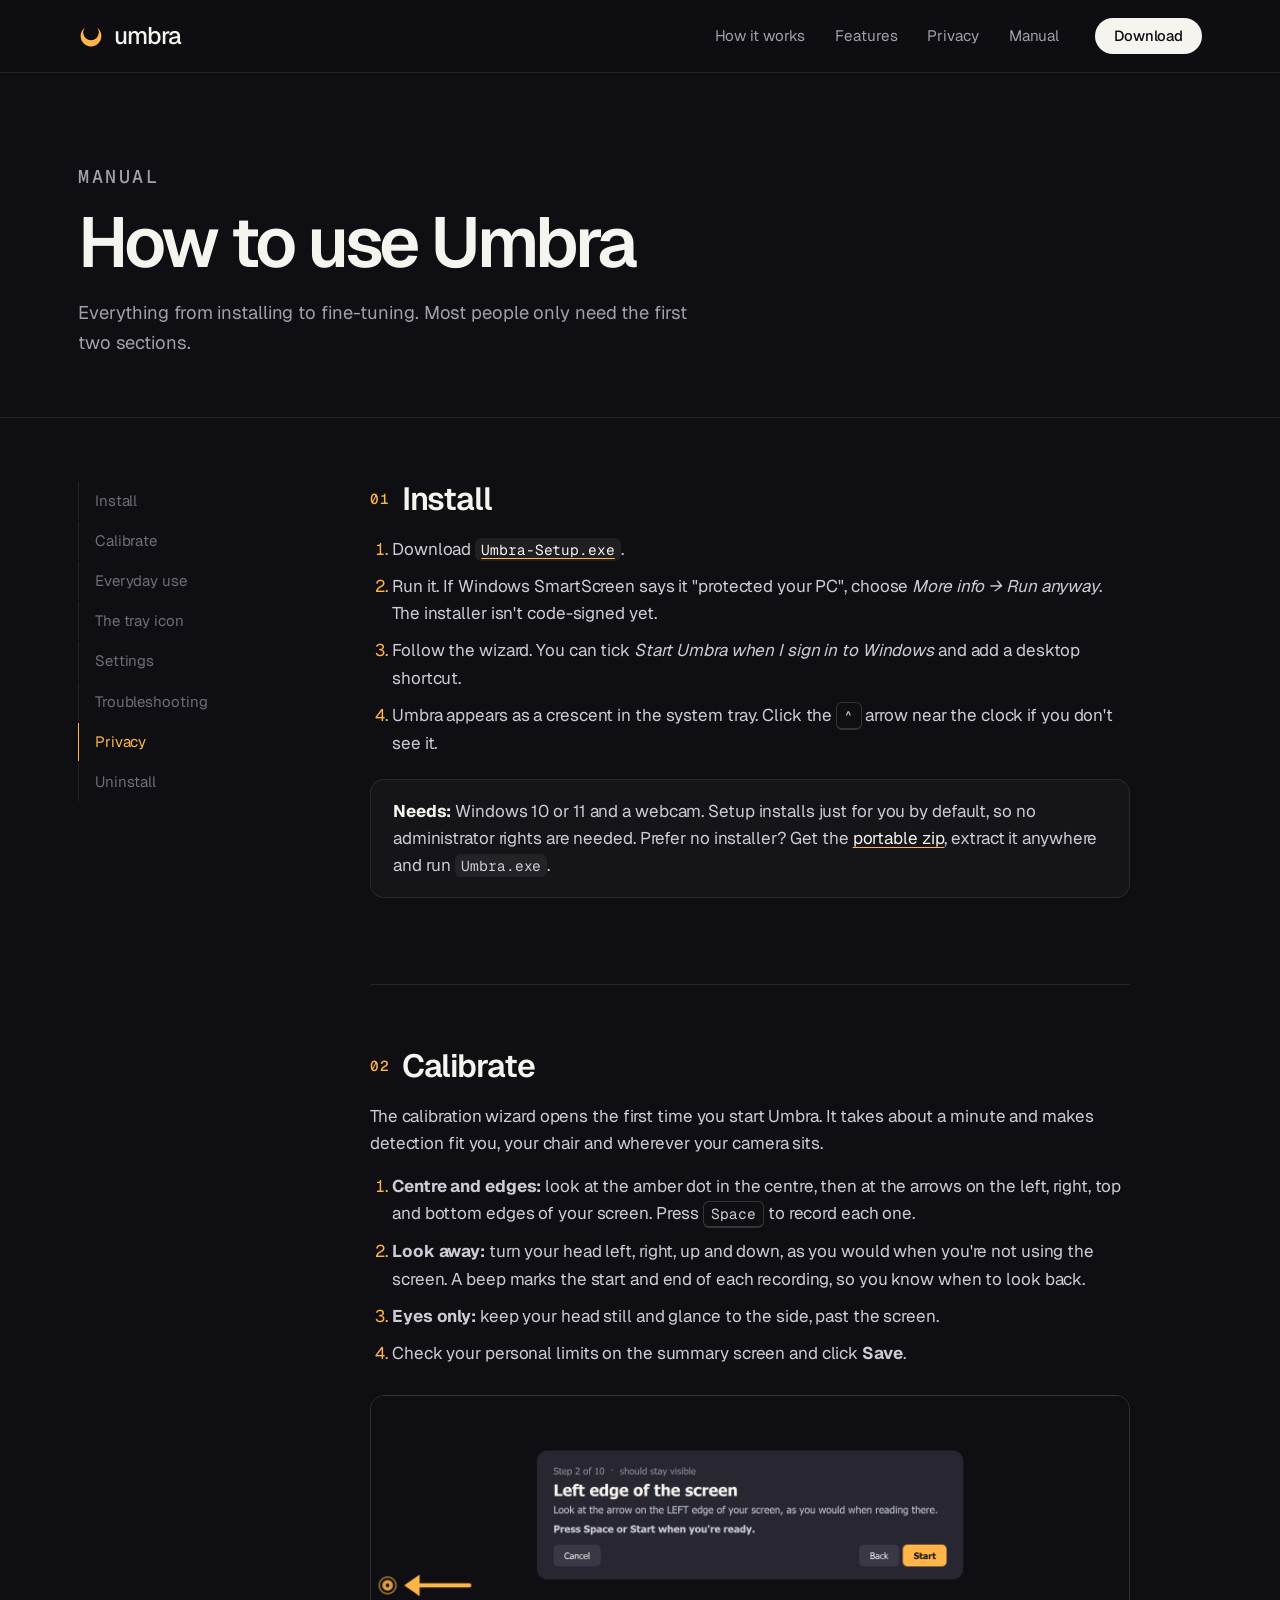
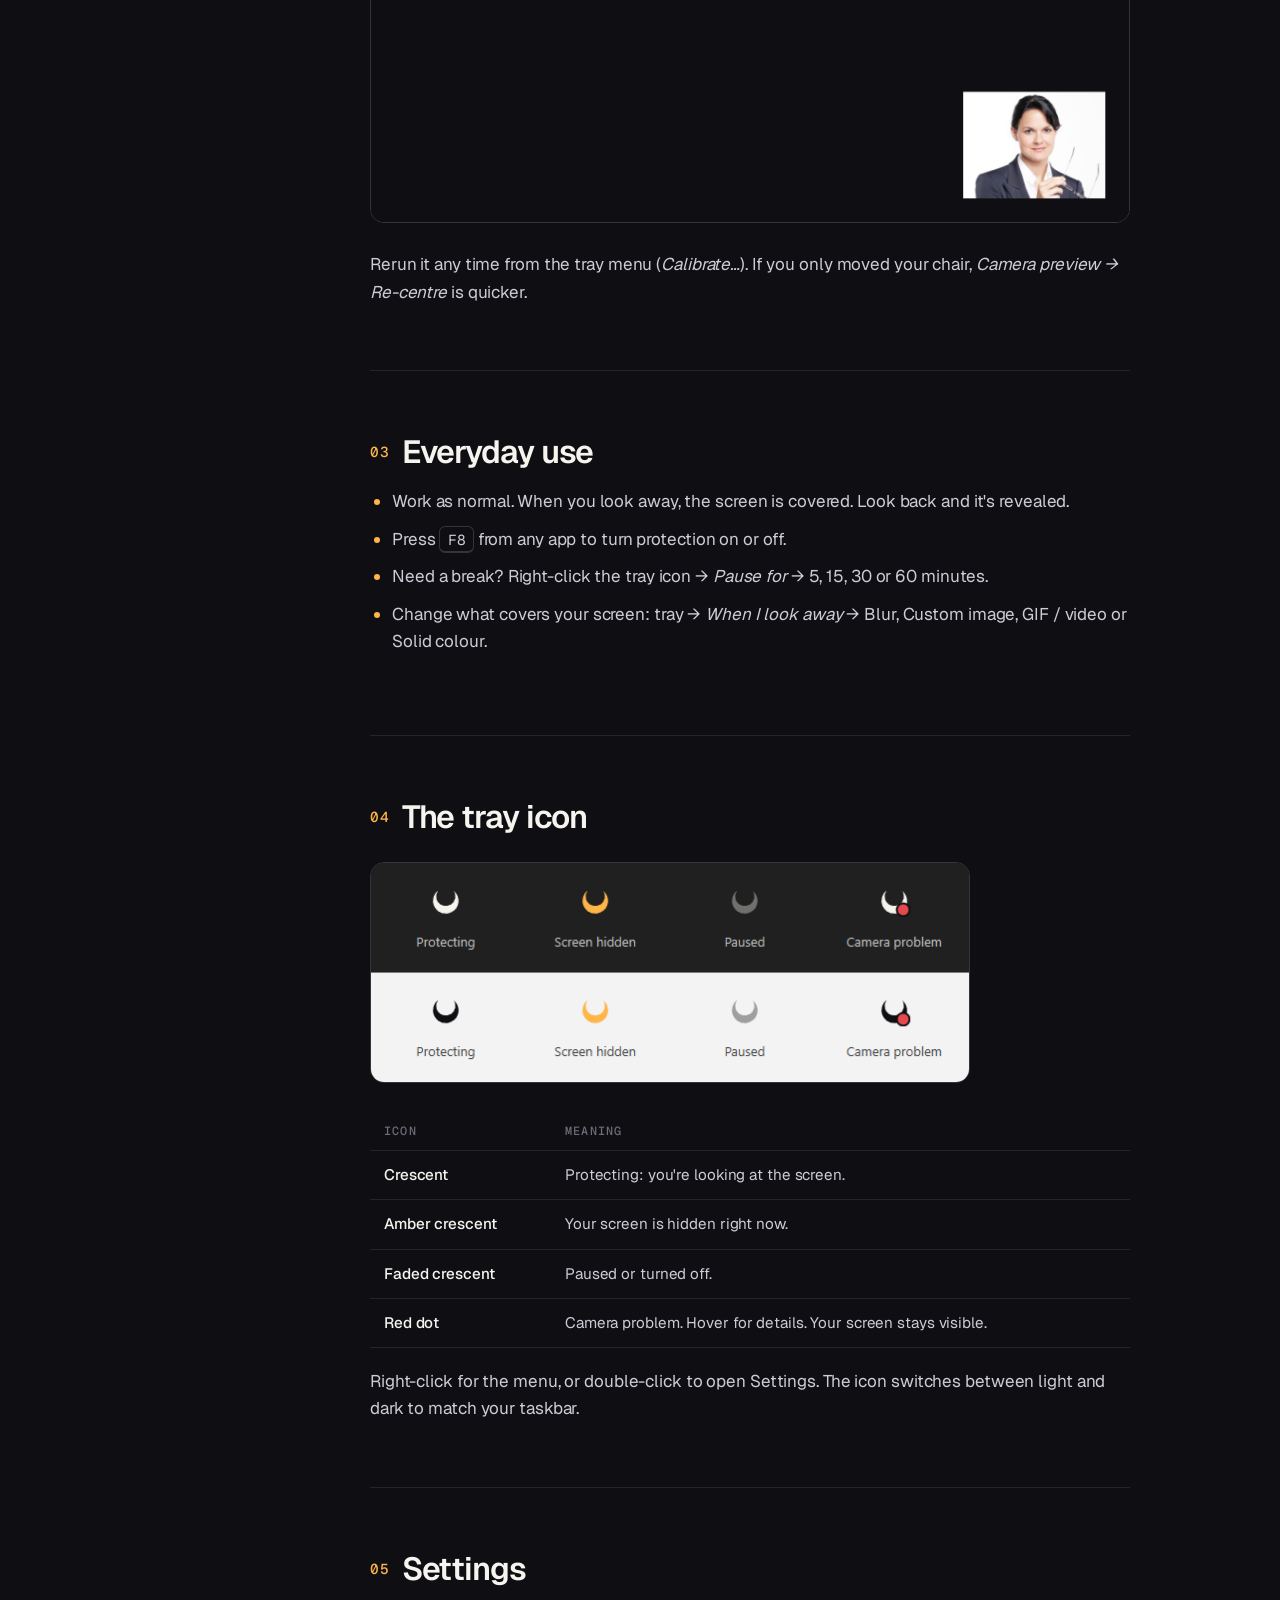
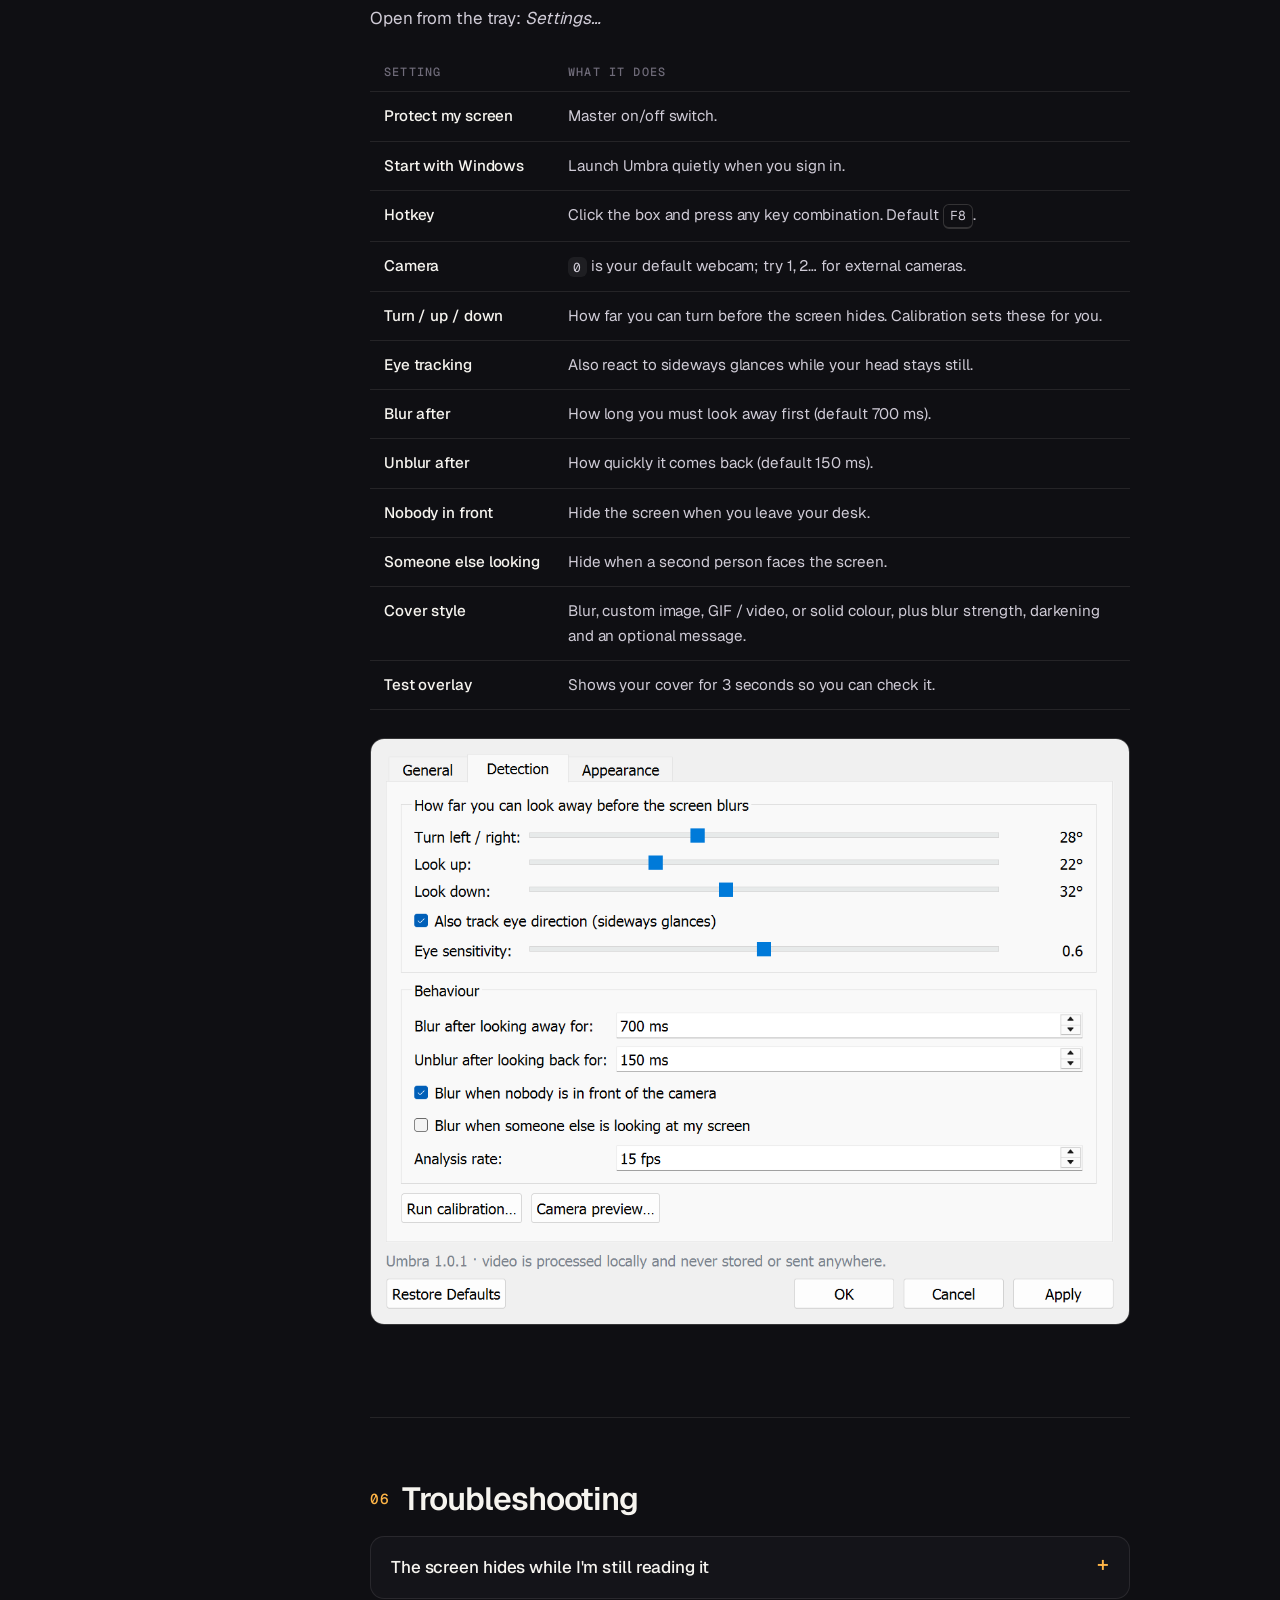
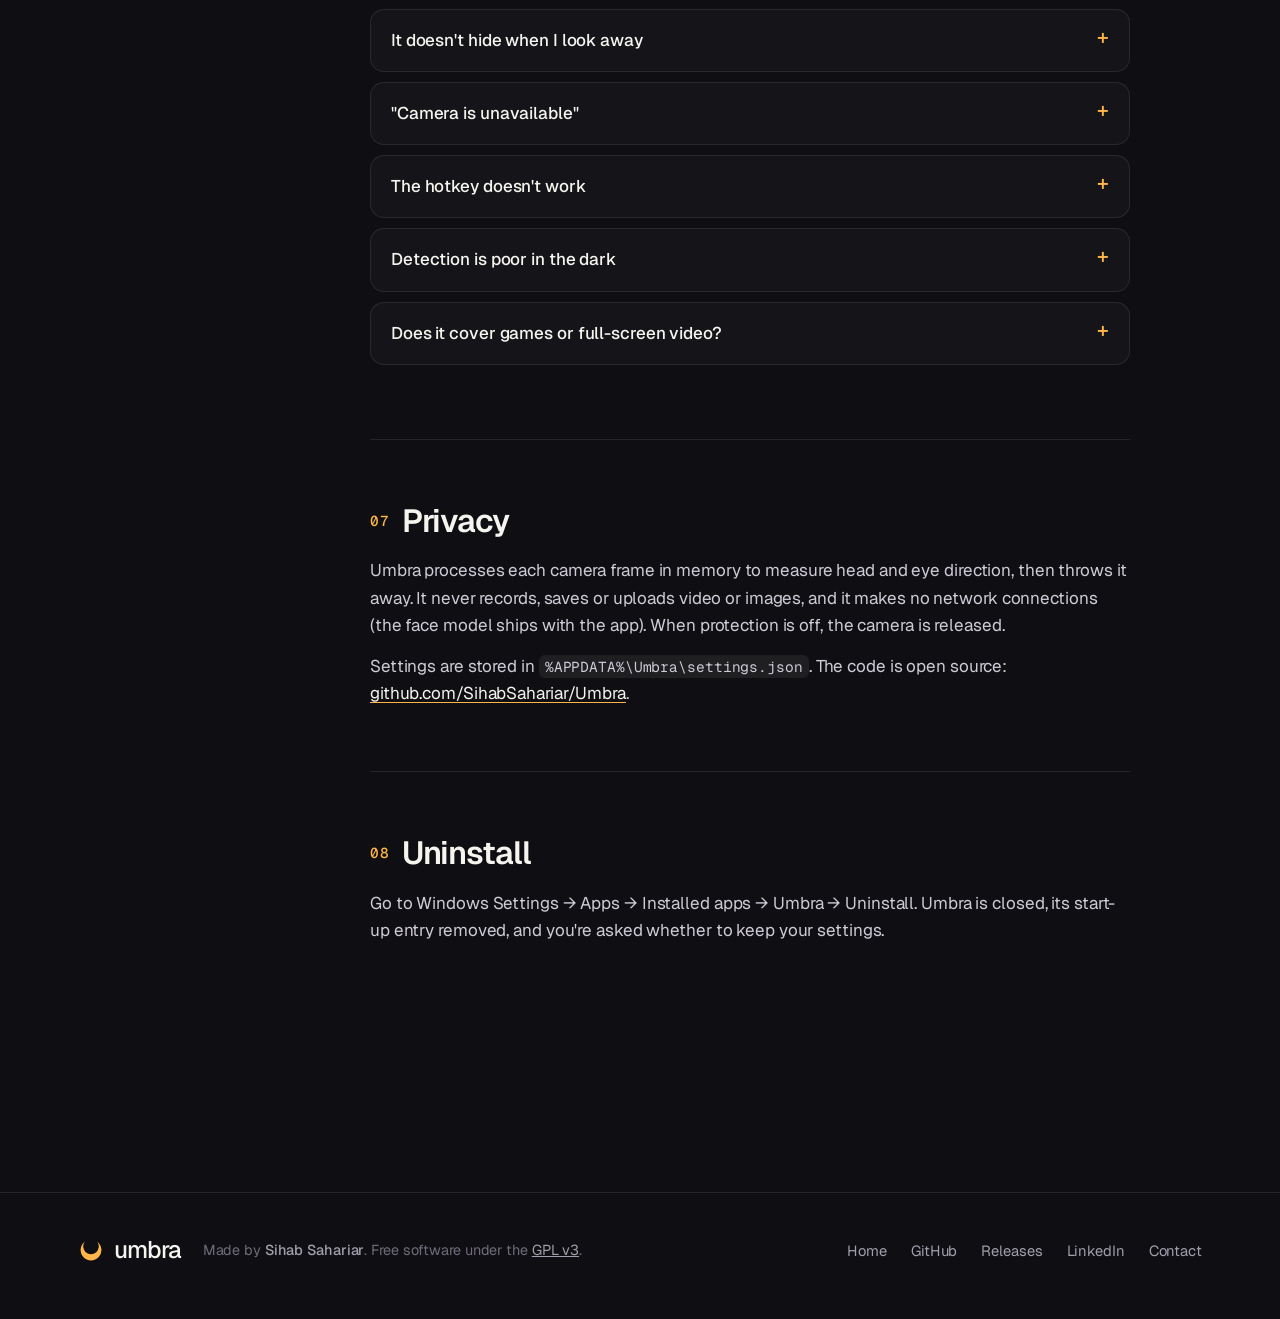
==== docs/manual.html @ 64cdc077 "Redesign website: real demo video, interactive look-away demo, separate manual page" ====
<!doctype html>
<html lang="en">
<head>
  <meta charset="utf-8">
  <meta name="viewport" content="width=device-width, initial-scale=1">
  <title>Umbra manual</title>
  <meta name="description" content="How to install, calibrate and use Umbra, the privacy screen for Windows that hides your display when you look away.">
  <meta name="theme-color" content="#0F0F13">
  <link rel="icon" href="assets/brand/favicon.ico" sizes="any">
  <link rel="icon" href="assets/brand/favicon-32.png" type="image/png" sizes="32x32">
  <link rel="preconnect" href="https://fonts.googleapis.com">
  <link rel="preconnect" href="https://fonts.gstatic.com" crossorigin>
  <link href="https://fonts.googleapis.com/css2?family=Geist:wght@300;400;500;600;700&family=Geist+Mono:wght@400;500&display=swap" rel="stylesheet">
  <link rel="stylesheet" href="style.css">
</head>
<body>

<svg width="0" height="0" style="position:absolute" aria-hidden="true">
  <symbol id="mark" viewBox="0 0 100 100"><path d="M26 18A40 40 0 1 0 74 18A30 30 0 1 1 26 18Z"/></symbol>
</svg>

<header class="nav scrolled" id="nav" data-solid>
  <div class="wrap nav-inner">
    <a class="brand" href="index.html" aria-label="Umbra home"><svg class="brand-mark"><use href="#mark"/></svg><span>umbra</span></a>
    <nav class="nav-links" aria-label="Sections">
      <a href="index.html#how">How it works</a>
      <a href="index.html#features">Features</a>
      <a href="index.html#privacy">Privacy</a>
      <a href="manual.html" aria-current="page">Manual</a>
    </nav>
    <a class="btn btn-light btn-sm nav-cta" href="https://github.com/SihabSahariar/Umbra/releases/latest/download/Umbra-Setup.exe">Download</a>
  </div>
</header>

<main>
  <div class="doc-hero">
    <div class="wrap">
      <p class="kicker">Manual</p>
      <h1>How to use Umbra</h1>
      <p>Everything from installing to fine-tuning. Most people only need the first two sections.</p>
    </div>
  </div>

  <div class="wrap doc">
    <nav class="toc" aria-label="Manual contents">
      <a href="#install">Install</a>
      <a href="#calibrate">Calibrate</a>
      <a href="#daily">Everyday use</a>
      <a href="#tray">The tray icon</a>
      <a href="#settings">Settings</a>
      <a href="#troubleshooting">Troubleshooting</a>
      <a href="#privacy">Privacy</a>
      <a href="#uninstall">Uninstall</a>
    </nav>

    <article class="prose">
      <section id="install">
        <h2><span class="num">01</span>Install</h2>
        <ol>
          <li>Download <a href="https://github.com/SihabSahariar/Umbra/releases/latest/download/Umbra-Setup.exe"><code>Umbra-Setup.exe</code></a>.</li>
          <li>Run it. If Windows SmartScreen says it "protected your PC", choose <em>More info → Run anyway</em>. The installer isn't code-signed yet.</li>
          <li>Follow the wizard. You can tick <em>Start Umbra when I sign in to Windows</em> and add a desktop shortcut.</li>
          <li>Umbra appears as a crescent in the system tray. Click the <kbd>^</kbd> arrow near the clock if you don't see it.</li>
        </ol>
        <p class="callout"><strong>Needs:</strong> Windows 10 or 11 and a webcam. Setup installs just for you by default, so no administrator rights are needed. Prefer no installer? Get the <a href="https://github.com/SihabSahariar/Umbra/releases/latest/download/Umbra-win64.zip">portable zip</a>, extract it anywhere and run <code>Umbra.exe</code>.</p>
      </section>

      <section id="calibrate">
        <h2><span class="num">02</span>Calibrate</h2>
        <p>The calibration wizard opens the first time you start Umbra. It takes about a minute and makes detection fit you, your chair and wherever your camera sits.</p>
        <ol>
          <li><strong>Centre and edges:</strong> look at the amber dot in the centre, then at the arrows on the left, right, top and bottom edges of your screen. Press <kbd>Space</kbd> to record each one.</li>
          <li><strong>Look away:</strong> turn your head left, right, up and down, as you would when you're not using the screen. A beep marks the start and end of each recording, so you know when to look back.</li>
          <li><strong>Eyes only:</strong> keep your head still and glance to the side, past the screen.</li>
          <li>Check your personal limits on the summary screen and click <strong>Save</strong>.</li>
        </ol>
        <figure><img src="assets/img/wizard-edge.png" alt="Calibration wizard asking you to look at the left edge of the screen" loading="lazy" width="1600" height="900"></figure>
        <p>Rerun it any time from the tray menu (<em>Calibrate…</em>). If you only moved your chair, <em>Camera preview → Re-centre</em> is quicker.</p>
      </section>

      <section id="daily">
        <h2><span class="num">03</span>Everyday use</h2>
        <ul>
          <li>Work as normal. When you look away, the screen is covered. Look back and it's revealed.</li>
          <li>Press <kbd>F8</kbd> from any app to turn protection on or off.</li>
          <li>Need a break? Right-click the tray icon → <em>Pause for</em> → 5, 15, 30 or 60 minutes.</li>
          <li>Change what covers your screen: tray → <em>When I look away</em> → Blur, Custom image, GIF / video or Solid colour.</li>
        </ul>
      </section>

      <section id="tray">
        <h2><span class="num">04</span>The tray icon</h2>
        <figure class="narrow"><img src="assets/img/tray-states.png" alt="Tray icon states on dark and light taskbars" loading="lazy" width="600" height="220"></figure>
        <table>
          <thead><tr><th>Icon</th><th>Meaning</th></tr></thead>
          <tbody>
            <tr><td>Crescent</td><td>Protecting: you're looking at the screen.</td></tr>
            <tr><td>Amber crescent</td><td>Your screen is hidden right now.</td></tr>
            <tr><td>Faded crescent</td><td>Paused or turned off.</td></tr>
            <tr><td>Red dot</td><td>Camera problem. Hover for details. Your screen stays visible.</td></tr>
          </tbody>
        </table>
        <p>Right-click for the menu, or double-click to open Settings. The icon switches between light and dark to match your taskbar.</p>
      </section>

      <section id="settings">
        <h2><span class="num">05</span>Settings</h2>
        <p>Open from the tray: <em>Settings…</em></p>
        <table>
          <thead><tr><th>Setting</th><th>What it does</th></tr></thead>
          <tbody>
            <tr><td>Protect my screen</td><td>Master on/off switch.</td></tr>
            <tr><td>Start with Windows</td><td>Launch Umbra quietly when you sign in.</td></tr>
            <tr><td>Hotkey</td><td>Click the box and press any key combination. Default <kbd>F8</kbd>.</td></tr>
            <tr><td>Camera</td><td><code>0</code> is your default webcam; try 1, 2… for external cameras.</td></tr>
            <tr><td>Turn / up / down</td><td>How far you can turn before the screen hides. Calibration sets these for you.</td></tr>
            <tr><td>Eye tracking</td><td>Also react to sideways glances while your head stays still.</td></tr>
            <tr><td>Blur after</td><td>How long you must look away first (default 700 ms).</td></tr>
            <tr><td>Unblur after</td><td>How quickly it comes back (default 150 ms).</td></tr>
            <tr><td>Nobody in front</td><td>Hide the screen when you leave your desk.</td></tr>
            <tr><td>Someone else looking</td><td>Hide when a second person faces the screen.</td></tr>
            <tr><td>Cover style</td><td>Blur, custom image, GIF / video, or solid colour, plus blur strength, darkening and an optional message.</td></tr>
            <tr><td>Test overlay</td><td>Shows your cover for 3 seconds so you can check it.</td></tr>
          </tbody>
        </table>
        <figure><img src="assets/img/settings-detection.png" alt="Settings window, Detection tab" loading="lazy" width="1120" height="864"></figure>
      </section>

      <section id="troubleshooting">
        <h2><span class="num">06</span>Troubleshooting</h2>
        <details><summary>The screen hides while I'm still reading it</summary>
          <p>Run <em>Calibrate…</em> again and look at the real edges of your screen during the edge steps. You can also raise the angles or the <em>Blur after</em> delay in Settings → Detection. If it happens when you glance at the keyboard, raise <em>Look down</em>.</p></details>
        <details><summary>It doesn't hide when I look away</summary>
          <p>Open <em>Camera preview…</em> and turn your head: the readout shows FOCUSED or AWAY and why. Lower the angles, or rerun calibration and turn further during the look-away steps.</p></details>
        <details><summary>"Camera is unavailable"</summary>
          <p>Another app (Teams, Zoom, the Camera app) may be using the webcam, or camera access may be off in Windows Settings → Privacy &amp; security → Camera. For an external webcam, try camera 1 or 2 in Settings → General. Umbra retries every few seconds.</p></details>
        <details><summary>The hotkey doesn't work</summary>
          <p>Another program may already use that key. Umbra tells you when it can't register one. Pick a different combination in Settings → General.</p></details>
        <details><summary>Detection is poor in the dark</summary>
          <p>The face tracker needs to see your face. Put some light in front of you rather than behind you.</p></details>
        <details><summary>Does it cover games or full-screen video?</summary>
          <p>Ordinary windows and borderless-windowed apps, yes. Exclusive-fullscreen games draw above everything and can't be covered.</p></details>
      </section>

      <section id="privacy">
        <h2><span class="num">07</span>Privacy</h2>
        <p>Umbra processes each camera frame in memory to measure head and eye direction, then throws it away. It never records, saves or uploads video or images, and it makes no network connections (the face model ships with the app). When protection is off, the camera is released.</p>
        <p>Settings are stored in <code>%APPDATA%\Umbra\settings.json</code>. The code is open source: <a href="https://github.com/SihabSahariar/Umbra">github.com/SihabSahariar/Umbra</a>.</p>
      </section>

      <section id="uninstall">
        <h2><span class="num">08</span>Uninstall</h2>
        <p>Go to Windows Settings → Apps → Installed apps → Umbra → Uninstall. Umbra is closed, its start-up entry removed, and you're asked whether to keep your settings.</p>
      </section>
    </article>
  </div>
</main>

<footer class="footer">
  <div class="wrap footer-inner">
    <div class="footer-brand">
      <a class="brand" href="index.html"><svg class="brand-mark"><use href="#mark"/></svg><span>umbra</span></a>
      <p>Made by <strong>Sihab Sahariar</strong>. Free software under the <a href="https://github.com/SihabSahariar/Umbra/blob/main/LICENSE">GPL v3</a>.</p>
    </div>
    <nav class="footer-links" aria-label="Footer">
      <a href="index.html">Home</a>
      <a href="https://github.com/SihabSahariar/Umbra">GitHub</a>
      <a href="https://github.com/SihabSahariar/Umbra/releases">Releases</a>
      <a href="https://www.linkedin.com/in/sihabsahariar/">LinkedIn</a>
      <a href="mailto:sihabhabsahariarcse@gmail.com">Contact</a>
    </nav>
  </div>
</footer>

<script src="site.js"></script>
</body>
</html>
---- docs/style.css ----
/* Umbra - site styles. Brand: Amber #FFB547 · Ink #0F0F13 · Ink 2 #2A2833 · Paper #F6F4EF · Geist */
:root {
  --amber: #FFB547;
  --amber-hi: #FFC977;
  --ink: #0F0F13;
  --ink-1: #141419;
  --ink-2: #1C1B22;
  --ink-3: #2A2833;
  --line: rgba(246, 244, 239, .09);
  --line-2: rgba(246, 244, 239, .16);
  --paper: #F6F4EF;
  --paper-2: #ECE9E2;
  --text: #F6F4EF;
  --muted: #A29EAB;
  --dim: #6F6B79;
  --ink-text: #17161C;
  --ink-muted: #5E5A66;
  --r: 20px;
  --wrap: 1180px;
  --font: "Geist", ui-sans-serif, system-ui, -apple-system, "Segoe UI", sans-serif;
  --mono: "Geist Mono", ui-monospace, "Cascadia Code", Consolas, monospace;
  --ease: cubic-bezier(.2, .7, .2, 1);
  color-scheme: dark;
}

*, *::before, *::after { box-sizing: border-box; }
html { scroll-behavior: smooth; scroll-padding-top: 80px; -webkit-text-size-adjust: 100%; }
body {
  margin: 0; background: var(--ink); color: var(--text);
  font: 400 17px/1.6 var(--font); letter-spacing: -0.006em;
  -webkit-font-smoothing: antialiased; -moz-osx-font-smoothing: grayscale;
  overflow-x: hidden;
}
img, video { max-width: 100%; height: auto; display: block; }
a { color: inherit; }
h1, h2, h3 { margin: 0; font-weight: 600; letter-spacing: -0.035em; line-height: 1.05; }
h3 { font-size: 1.15rem; letter-spacing: -0.02em; line-height: 1.25; }
p { margin: 0; }
code, kbd { font-family: var(--mono); font-size: .85em; }
code { background: rgba(127, 127, 127, .14); padding: .12em .42em; border-radius: 6px; }
kbd { display: inline-block; padding: .05em .5em; border-radius: 6px; border: 1px solid var(--line-2); border-bottom-width: 2px; }
::selection { background: var(--amber); color: var(--ink); }
:focus-visible { outline: 2px solid var(--amber); outline-offset: 3px; border-radius: 8px; }

.wrap { max-width: var(--wrap); margin: 0 auto; padding: 0 28px; }
.kicker { font: 500 .8rem/1 var(--mono); letter-spacing: .14em; text-transform: uppercase; color: var(--amber); margin-bottom: 20px; }
.light .kicker { color: #B7700A; }
h2.split { font-size: clamp(2.1rem, 4.6vw, 3.6rem); max-width: 18ch; }

/* ------------------------------------------------------------------ buttons */
.btn {
  display: inline-flex; align-items: center; gap: 10px; padding: 15px 24px; border-radius: 999px;
  font: 500 1rem/1 var(--font); text-decoration: none; letter-spacing: -0.01em; white-space: nowrap;
  border: 1px solid transparent; transition: transform .25s var(--ease), background .2s, border-color .2s, box-shadow .25s;
}
.btn:hover { transform: translateY(-2px); }
.btn .ico { width: 17px; height: 17px; fill: currentColor; }
.btn-amber { background: var(--amber); color: var(--ink); box-shadow: 0 10px 40px -10px rgba(255, 181, 71, .55); }
.btn-amber:hover { background: var(--amber-hi); box-shadow: 0 14px 50px -10px rgba(255, 181, 71, .7); }
.btn-ghost { border-color: var(--line-2); color: var(--text); background: rgba(246, 244, 239, .03); }
.btn-ghost:hover { border-color: rgba(246, 244, 239, .35); background: rgba(246, 244, 239, .06); }
.btn-light { background: var(--paper); color: var(--ink); }
.btn-light:hover { background: #fff; }
.btn-sm { padding: 10px 18px; font-size: .92rem; }

/* ------------------------------------------------------------------ nav */
.nav { position: fixed; inset: 0 0 auto; z-index: 50; transition: background .3s, border-color .3s, backdrop-filter .3s; border-bottom: 1px solid transparent; }
.nav.scrolled { background: rgba(15, 15, 19, .72); backdrop-filter: blur(16px) saturate(140%); -webkit-backdrop-filter: blur(16px) saturate(140%); border-bottom-color: var(--line); }
.nav-inner { display: flex; align-items: center; gap: 36px; height: 72px; }
.brand { display: inline-flex; align-items: center; gap: 10px; text-decoration: none; color: var(--text); }
.brand span { font-weight: 500; font-size: 1.5rem; letter-spacing: -0.045em; line-height: 1; }
.brand-mark { width: 26px; height: 26px; fill: var(--amber); flex: none; }
.nav-links { display: flex; gap: 30px; margin-left: auto; }
.nav-links a { color: var(--muted); text-decoration: none; font-size: .95rem; transition: color .2s; }
.nav-links a:hover { color: var(--text); }

/* ------------------------------------------------------------------ hero */
.hero { position: relative; padding: 168px 0 110px; overflow: hidden; isolation: isolate; }
.eclipse-bg {
  position: absolute; z-index: -1; left: 50%; top: -520px; width: 1100px; height: 1100px; transform: translateX(-50%);
  border-radius: 50%;
  background: radial-gradient(circle at 50% 50%, rgba(255, 181, 71, .22), rgba(255, 181, 71, .06) 45%, transparent 68%);
}
.eclipse-bg::after { /* the dark body passing in front */
  content: ""; position: absolute; left: 50%; top: 16%; width: 62%; height: 62%; transform: translateX(-50%);
  border-radius: 50%; background: radial-gradient(circle, var(--ink) 58%, transparent 71%);
}
.hero-inner { text-align: center; display: flex; flex-direction: column; align-items: center; }
.chip {
  display: inline-flex; align-items: center; gap: 10px; padding: 8px 16px; border-radius: 999px; margin-bottom: 34px;
  border: 1px solid var(--line-2); background: rgba(246, 244, 239, .04); color: var(--muted);
  font-size: .88rem; text-decoration: none; transition: border-color .2s, color .2s;
}
.chip:hover { border-color: rgba(255, 181, 71, .5); color: var(--text); }
.chip-dot { width: 7px; height: 7px; border-radius: 50%; background: var(--amber); box-shadow: 0 0 0 4px rgba(255, 181, 71, .18); }
.hero h1 { font-size: clamp(3rem, 8.4vw, 6.6rem); letter-spacing: -0.055em; line-height: .98; font-weight: 600; }
.hides { display: inline-block; color: var(--amber); animation: hide 7s var(--ease) infinite; }
@keyframes hide {
  0%, 38%, 100% { filter: blur(0); opacity: 1; }
  48%, 66% { filter: blur(14px); opacity: .55; }
  72% { filter: blur(0); opacity: 1; }
}
.lede { max-width: 40rem; margin: 30px auto 0; color: var(--muted); font-size: clamp(1.05rem, 1.6vw, 1.25rem); line-height: 1.55; }
.cta { display: flex; flex-wrap: wrap; gap: 12px; justify-content: center; margin-top: 40px; }
.meta { margin-top: 18px; color: var(--dim); font-size: .85rem; font-family: var(--mono); letter-spacing: -.01em; }

.stage { position: relative; margin: 88px auto 0; max-width: 1060px; }
.stage-glow { position: absolute; inset: 8% 6% -4%; z-index: -1; filter: blur(80px); opacity: .5;
  background: radial-gradient(60% 60% at 50% 60%, rgba(255, 181, 71, .45), transparent 70%); }
.screen {
  border-radius: 18px; overflow: hidden; background: var(--ink-2);
  border: 1px solid var(--line-2);
  box-shadow: 0 50px 120px -40px rgba(0, 0, 0, .9), 0 0 0 8px rgba(246, 244, 239, .025);
}
.screen-bar { display: flex; align-items: center; gap: 7px; height: 38px; padding: 0 16px; border-bottom: 1px solid var(--line); background: var(--ink-1); }
.screen-bar span { width: 11px; height: 11px; border-radius: 50%; background: var(--ink-3); }
.screen-bar em { margin-left: auto; font: 500 .72rem/1 var(--mono); font-style: normal; color: var(--dim); letter-spacing: .08em; text-transform: uppercase; }
.screen-bar em::before { content: ""; display: inline-block; width: 7px; height: 7px; border-radius: 50%; background: #E5484D; margin-right: 8px; vertical-align: 1px; animation: rec 1.6s ease-in-out infinite; }
@keyframes rec { 50% { opacity: .25; } }
.screen video { width: 100%; aspect-ratio: 16 / 9; object-fit: cover; background: var(--ink); }
.stage figcaption { text-align: center; color: var(--dim); font-size: .92rem; margin: 22px auto 0; max-width: 46rem; }

/* ------------------------------------------------------------------ try it */
.try { padding: 120px 0; }
.try-grid { display: grid; grid-template-columns: .85fr 1.15fr; gap: 72px; align-items: center; }
.try-copy h2 { font-size: clamp(2rem, 3.8vw, 3rem); margin-bottom: 22px; max-width: 13ch; }
.try-copy p { color: var(--muted); font-size: 1.08rem; max-width: 30rem; }
.hint { margin-top: 26px !important; font: 500 .85rem var(--mono) !important; color: var(--dim) !important; display: flex; align-items: center; gap: 10px; }
.hint::before { content: ""; width: 8px; height: 8px; border-radius: 50%; background: var(--paper); transition: background .3s; }
.hint.away { color: var(--amber) !important; }
.hint.away::before { background: var(--amber); box-shadow: 0 0 0 4px rgba(255, 181, 71, .2); }
.try-screen { position: relative; border-radius: 16px; overflow: hidden; border: 1px solid var(--line-2); cursor: default;
  box-shadow: 0 40px 90px -40px rgba(0, 0, 0, .85); }
.try-screen img { transition: filter .35s var(--ease), transform .6s var(--ease); }
.try-cover { position: absolute; inset: 0; display: grid; place-items: end center; padding-bottom: 12%;
  background: rgba(15, 15, 19, .12); opacity: 0; transition: opacity .3s var(--ease); pointer-events: none; }
.try-pill { display: inline-flex; align-items: center; gap: 10px; padding: 11px 20px; border-radius: 999px;
  background: rgba(15, 15, 19, .82); color: var(--paper); font-size: .95rem; backdrop-filter: blur(6px); }
.try-pill .brand-mark { width: 18px; height: 18px; }
.try-screen.away img { filter: blur(18px) saturate(.9); transform: scale(1.04); }
.try-screen.away .try-cover { opacity: 1; }
.try-touch { display: none; position: absolute; top: 12px; right: 12px; padding: 8px 14px; border-radius: 999px; border: 0;
  background: rgba(15, 15, 19, .8); color: var(--paper); font: 500 .8rem var(--font); cursor: pointer; }

/* ------------------------------------------------------------------ light sections */
.light { background: var(--paper); color: var(--ink-text); }
.light code, .light kbd { border-color: rgba(0, 0, 0, .15); }
.how { padding: 130px 0; }
.how-grid { display: grid; grid-template-columns: repeat(3, 1fr); gap: 28px; margin-top: 70px; }
.how-grid article { background: #fff; border-radius: var(--r); padding: 34px 32px 36px; border: 1px solid rgba(15, 15, 19, .07);
  box-shadow: 0 1px 0 rgba(15, 15, 19, .04), 0 30px 60px -45px rgba(15, 15, 19, .35); }
.how-art { width: 100%; height: 140px; color: var(--ink-text); margin-bottom: 26px; }
.num { display: block; font: 500 .8rem var(--mono); color: #B7700A; margin-bottom: 12px; letter-spacing: .06em; }
.how-grid h3 { font-size: 1.35rem; margin-bottom: 10px; }
.how-grid p { color: var(--ink-muted); }

/* ------------------------------------------------------------------ bento */
.features { padding: 140px 0 120px; }
.bento { display: grid; grid-template-columns: repeat(6, 1fr); gap: 18px; margin-top: 70px; }
.tile { position: relative; overflow: hidden; border-radius: var(--r); background: var(--ink-1); border: 1px solid var(--line);
  padding: 32px; display: flex; flex-direction: column; gap: 10px; min-height: 260px;
  transition: border-color .3s, transform .4s var(--ease); }
.tile:hover { border-color: var(--line-2); }
.tile h3 { font-size: 1.3rem; }
.tile p { color: var(--muted); font-size: .98rem; }
.tile-copy { display: flex; flex-direction: column; gap: 10px; position: relative; z-index: 1; }
.tile img { border-radius: 12px; border: 1px solid var(--line); }

.t-cal { grid-column: span 4; grid-row: span 2; }
.t-cal .tile-copy { max-width: 30rem; }
.t-cal img { margin-top: auto; transform: translateY(12%) scale(1.02); transform-origin: top; box-shadow: 0 -20px 60px -20px rgba(0,0,0,.6); }
.t-key, .t-stat { grid-column: span 2; }
.keycap { width: 92px; height: 86px; border-radius: 16px; display: grid; place-items: center; margin-bottom: auto;
  font: 600 1.7rem var(--font); color: var(--ink);
  background: linear-gradient(180deg, #FFD08A, var(--amber)); box-shadow: inset 0 -6px 0 rgba(0, 0, 0, .18), 0 16px 34px -12px rgba(255, 181, 71, .6); }
.tile .stat { font-size: 4.6rem; font-weight: 600; letter-spacing: -0.06em; line-height: 1; margin-bottom: auto !important; color: var(--text) !important; }
.stat span { color: var(--amber); }
.t-modes { grid-column: span 3; grid-row: span 2; }
.t-modes img { margin-top: auto; }
.seg { display: inline-flex; flex-wrap: wrap; gap: 4px; padding: 4px; border-radius: 999px; background: var(--ink); border: 1px solid var(--line); align-self: flex-start; margin-top: 6px; }
.seg button { font: 500 .85rem var(--font); color: var(--muted); background: none; border: 0; padding: 7px 14px; border-radius: 999px; cursor: pointer; transition: background .2s, color .2s; }
.seg button:hover { color: var(--text); }
.seg button[aria-selected="true"] { background: var(--paper); color: var(--ink); }
.t-tray { grid-column: span 3; flex-direction: row; align-items: center; gap: 28px; }
.t-tray img { width: 44%; flex: none; border: 0; border-radius: 10px; box-shadow: 0 24px 50px -20px rgba(0,0,0,.7); }
.t-eyes { grid-column: span 3; }
.faces { display: flex; margin-bottom: auto; }
.faces span { width: 64px; height: 64px; border-radius: 50%; border: 2px solid var(--paper); position: relative; background: var(--ink-2); }
.faces span::before, .faces span::after { content: ""; position: absolute; top: 24px; width: 7px; height: 7px; border-radius: 50%; background: currentColor; color: var(--paper); }
.faces span::before { left: 18px; } .faces span::after { right: 18px; }
.faces .f2 { margin-left: -14px; border-color: var(--amber); color: var(--amber); transform: scale(.82); transform-origin: bottom; }
.faces .f2::before, .faces .f2::after { background: var(--amber); }
.t-safe { grid-column: span 6; min-height: 0; display: grid; grid-template-columns: auto auto 1fr; align-items: center; column-gap: 28px;
  background: linear-gradient(100deg, var(--ink-1), #1d1a12); }
.t-safe p { max-width: 36rem; }
.t-safe::before { content: ""; width: 44px; height: 44px; border-radius: 12px;
  margin-bottom: 0;
  background: rgba(255, 181, 71, .12) url("data:image/svg+xml,%3Csvg xmlns='http://www.w3.org/2000/svg' viewBox='0 0 24 24' fill='none' stroke='%23FFB547' stroke-width='2' stroke-linecap='round' stroke-linejoin='round'%3E%3Cpath d='M12 3 4 6v6c0 5 3.5 8 8 9 4.5-1 8-4 8-9V6l-8-3Z'/%3E%3Cpath d='m9 12 2 2 4-4'/%3E%3C/svg%3E") center / 22px no-repeat; }

/* ------------------------------------------------------------------ privacy */
.privacy { padding: 150px 0; position: relative; overflow: hidden;
  background: radial-gradient(900px 500px at 85% 110%, rgba(255, 181, 71, .12), transparent 70%), var(--ink); border-top: 1px solid var(--line); }
.privacy h2.big { font-size: clamp(2.6rem, 7vw, 5.6rem); letter-spacing: -0.055em; line-height: 1; }
.facts { display: grid; grid-template-columns: repeat(3, 1fr); margin-top: 72px; border-top: 1px solid var(--line-2); }
.facts > div { padding: 28px 28px 0 0; display: flex; flex-direction: column; gap: 6px; }
.facts > div + div { padding-left: 28px; border-left: 1px solid var(--line); }
.fact-n { font-size: clamp(2.6rem, 5vw, 4rem); font-weight: 600; letter-spacing: -0.05em; line-height: 1; color: var(--amber); }
.fact-l { font: 500 .85rem var(--mono); color: var(--muted); letter-spacing: .02em; }
.privacy-note { margin-top: 56px; max-width: 44rem; color: var(--muted); font-size: 1.08rem; }
.privacy-note a { color: var(--text); text-decoration-color: var(--amber); text-underline-offset: 4px; }

/* ------------------------------------------------------------------ get started */
.start { padding: 130px 0; }
.start-steps { list-style: none; margin: 64px 0 0; padding: 0; display: grid; grid-template-columns: repeat(3, 1fr); gap: 0; border-top: 1px solid rgba(15, 15, 19, .12); }
.start-steps li { padding: 34px 36px 0 0; }
.start-steps li + li { padding-left: 36px; border-left: 1px solid rgba(15, 15, 19, .1); }
.start-steps h3 { font-size: 1.5rem; margin-bottom: 10px; }
.start-steps p { color: var(--ink-muted); }
.start-more { margin-top: 56px; color: var(--ink-muted); }
.start-more a { color: var(--ink-text); font-weight: 500; text-decoration-color: #B7700A; text-underline-offset: 4px; }

/* ------------------------------------------------------------------ credits */
.credits { padding: 130px 0 110px; }
.credit-list { list-style: none; margin: 60px 0 0; padding: 0; display: grid; grid-template-columns: repeat(4, 1fr); border-top: 1px solid var(--line); border-left: 1px solid var(--line); }
.credit-list li { border-right: 1px solid var(--line); border-bottom: 1px solid var(--line); }
.credit-list a { display: flex; flex-direction: column; gap: 4px; padding: 26px 24px; min-height: 150px; text-decoration: none; transition: background .25s; }
.credit-list a:hover { background: var(--ink-1); }
.credit-list strong { font-size: 1.15rem; font-weight: 600; letter-spacing: -0.02em; }
.credit-list span { color: var(--muted); font-size: .92rem; }
.credit-list em { margin-top: auto; font: 500 .74rem var(--mono); font-style: normal; color: var(--amber); letter-spacing: .03em; }

/* ------------------------------------------------------------------ final */
.final { padding: 120px 0 150px; text-align: center; position: relative; overflow: hidden; }
.final-inner { display: flex; flex-direction: column; align-items: center; }
.moon { position: relative; width: 150px; height: 150px; border-radius: 50%; background: var(--amber); margin-bottom: 46px;
  box-shadow: 0 0 90px 10px rgba(255, 181, 71, .28); }
.moon span { position: absolute; left: 12.5%; width: 75%; height: 75%; border-radius: 50%; background: var(--ink);
  top: -110%; transition: top 1.6s var(--ease); }
.moon.in span { top: -4.7%; }  /* settles into the Umbra crescent: inner r 0.75R, centre 0.35R above (from the mark SVG) */
.final h2 { font-size: clamp(2.6rem, 6.4vw, 5rem); letter-spacing: -0.05em; }
.final p { color: var(--muted); margin-top: 20px; font-size: 1.1rem; }

/* ------------------------------------------------------------------ footer */
.footer { border-top: 1px solid var(--line); padding: 44px 0 56px; }
.footer-inner { display: flex; justify-content: space-between; align-items: center; gap: 24px; flex-wrap: wrap; }
.footer-brand { display: flex; align-items: center; gap: 22px; flex-wrap: wrap; }
.footer-brand p { color: var(--dim); font-size: .9rem; }
.footer-brand strong { color: var(--muted); font-weight: 500; }
.footer-brand a:not(.brand) { color: var(--muted); }
.footer-links { display: flex; gap: 24px; flex-wrap: wrap; }
.footer-links a { color: var(--muted); text-decoration: none; font-size: .92rem; }
.footer-links a:hover { color: var(--amber); }

/* ------------------------------------------------------------------ reveal on scroll */
.reveal { opacity: 0; transform: translateY(28px); transition: opacity .9s var(--ease), transform .9s var(--ease); }
.reveal.in { opacity: 1; transform: none; }

/* ------------------------------------------------------------------ manual page */
.doc-hero { padding: 150px 0 60px; border-bottom: 1px solid var(--line); }
.doc-hero h1 { font-size: clamp(2.6rem, 6vw, 4.4rem); letter-spacing: -0.05em; }
.doc-hero p { color: var(--muted); margin-top: 18px; font-size: 1.15rem; max-width: 40rem; }
.doc { display: grid; grid-template-columns: 220px minmax(0, 1fr); gap: 72px; padding-top: 64px; padding-bottom: 120px; }
.toc { position: sticky; top: 100px; align-self: start; display: flex; flex-direction: column; gap: 2px; }
.toc a { color: var(--dim); text-decoration: none; padding: 7px 0 7px 16px; border-left: 1px solid var(--line); font-size: .94rem; transition: color .2s, border-color .2s; }
.toc a:hover { color: var(--text); }
.toc a.active { color: var(--amber); border-left-color: var(--amber); }
.prose { max-width: 760px; }
.prose section { padding-bottom: 64px; margin-bottom: 64px; border-bottom: 1px solid var(--line); }
.prose section:last-child { border-bottom: 0; }
.prose h2 { font-size: 2rem; margin-bottom: 20px; letter-spacing: -0.035em; }
.prose h2 .num { display: inline; margin-right: 12px; color: var(--amber); font-size: .9rem; vertical-align: 6px; }
.prose p, .prose li { color: #CFCBD6; }
.prose p + p { margin-top: 14px; }
.prose ol, .prose ul { padding-left: 1.3em; margin: 16px 0; }
.prose li { margin-bottom: 10px; }
.prose li::marker { color: var(--amber); }
.prose a { color: var(--text); text-decoration-color: var(--amber); text-underline-offset: 3px; }
.prose figure { margin: 28px 0; border-radius: 14px; overflow: hidden; border: 1px solid var(--line-2); }
.prose figure.narrow { max-width: 600px; }
.callout { margin: 22px 0; padding: 18px 22px; border-radius: 14px; background: var(--ink-1); border: 1px solid var(--line); color: var(--muted); }
.callout strong { color: var(--text); }
.prose table { width: 100%; border-collapse: collapse; margin: 20px 0; font-size: .95rem; }
.prose th, .prose td { text-align: left; padding: 12px 14px; border-bottom: 1px solid var(--line); vertical-align: top; }
.prose th { color: var(--dim); font: 500 .74rem var(--mono); text-transform: uppercase; letter-spacing: .1em; }
.prose td { color: #CFCBD6; }
.prose td:first-child { color: var(--text); font-weight: 500; white-space: nowrap; }
.prose details { border: 1px solid var(--line); border-radius: 14px; padding: 0 20px; margin-bottom: 10px; background: var(--ink-1); }
.prose summary { cursor: pointer; padding: 17px 0; font-weight: 500; list-style: none; display: flex; justify-content: space-between; gap: 16px; }
.prose summary::-webkit-details-marker { display: none; }
.prose summary::after { content: "+"; color: var(--amber); font-size: 1.3rem; line-height: 1; transition: transform .2s; }
.prose details[open] summary::after { transform: rotate(45deg); }
.prose details p { padding-bottom: 18px; color: var(--muted); }

/* ------------------------------------------------------------------ responsive */
@media (max-width: 1000px) {
  .try-grid { grid-template-columns: 1fr; gap: 44px; }
  .how-grid { grid-template-columns: 1fr; max-width: 560px; }
  .bento { grid-template-columns: repeat(2, 1fr); }
  .t-cal, .t-modes { grid-column: span 2; grid-row: auto; }
  .t-key, .t-stat { grid-column: span 1; }
  .t-tray, .t-eyes, .t-safe { grid-column: span 2; }
  .t-safe { grid-template-columns: auto 1fr; row-gap: 8px; }
  .t-safe p { grid-column: 2; }
  .credit-list { grid-template-columns: repeat(2, 1fr); }
  .doc { grid-template-columns: 1fr; gap: 28px; }
  .toc { position: static; flex-direction: row; flex-wrap: wrap; gap: 4px 14px; }
  .toc a { border-left: 0; padding: 4px 0; }
}
@media (max-width: 720px) {
  body { font-size: 16px; }
  .wrap { padding: 0 18px; }
  .nav-links { display: none; }
  .nav-cta { margin-left: auto; }
  .hero { padding: 128px 0 72px; }
  .eclipse-bg { width: 760px; height: 760px; top: -380px; }
  .stage { margin-top: 56px; }
  .screen-bar { height: 30px; }
  .try, .how, .features, .privacy, .start, .credits { padding: 88px 0; }
  .final { padding: 88px 0 110px; }
  .bento { grid-template-columns: 1fr; }
  .tile, .t-cal, .t-modes, .t-key, .t-stat, .t-tray, .t-eyes, .t-safe { grid-column: auto; }
  .t-tray { flex-direction: column; align-items: flex-start; }
  .t-safe { display: flex; }
  .t-tray img { width: 70%; }
  .facts, .start-steps { grid-template-columns: 1fr; }
  .facts > div + div, .start-steps li + li { padding-left: 0; border-left: 0; border-top: 1px solid var(--line); margin-top: 24px; }
  .start-steps li + li { border-top-color: rgba(15, 15, 19, .1); }
  .credit-list { grid-template-columns: 1fr; }
  .credit-list a { min-height: 0; }
  .try-touch { display: block; }
  .prose table { display: block; overflow-x: auto; }
  .prose td:first-child { white-space: normal; }
}
@media (hover: none) { .try-touch { display: block; } }
@media (prefers-reduced-motion: reduce) {
  html { scroll-behavior: auto; }
  .hides, .screen-bar em::before { animation: none; }
  .reveal { opacity: 1; transform: none; transition: none; }
  .moon span { transition: none; }
  .btn, .tile, .try-screen img { transition: none; }
}

@media (max-width: 720px) { .br-lg { display: none; } }
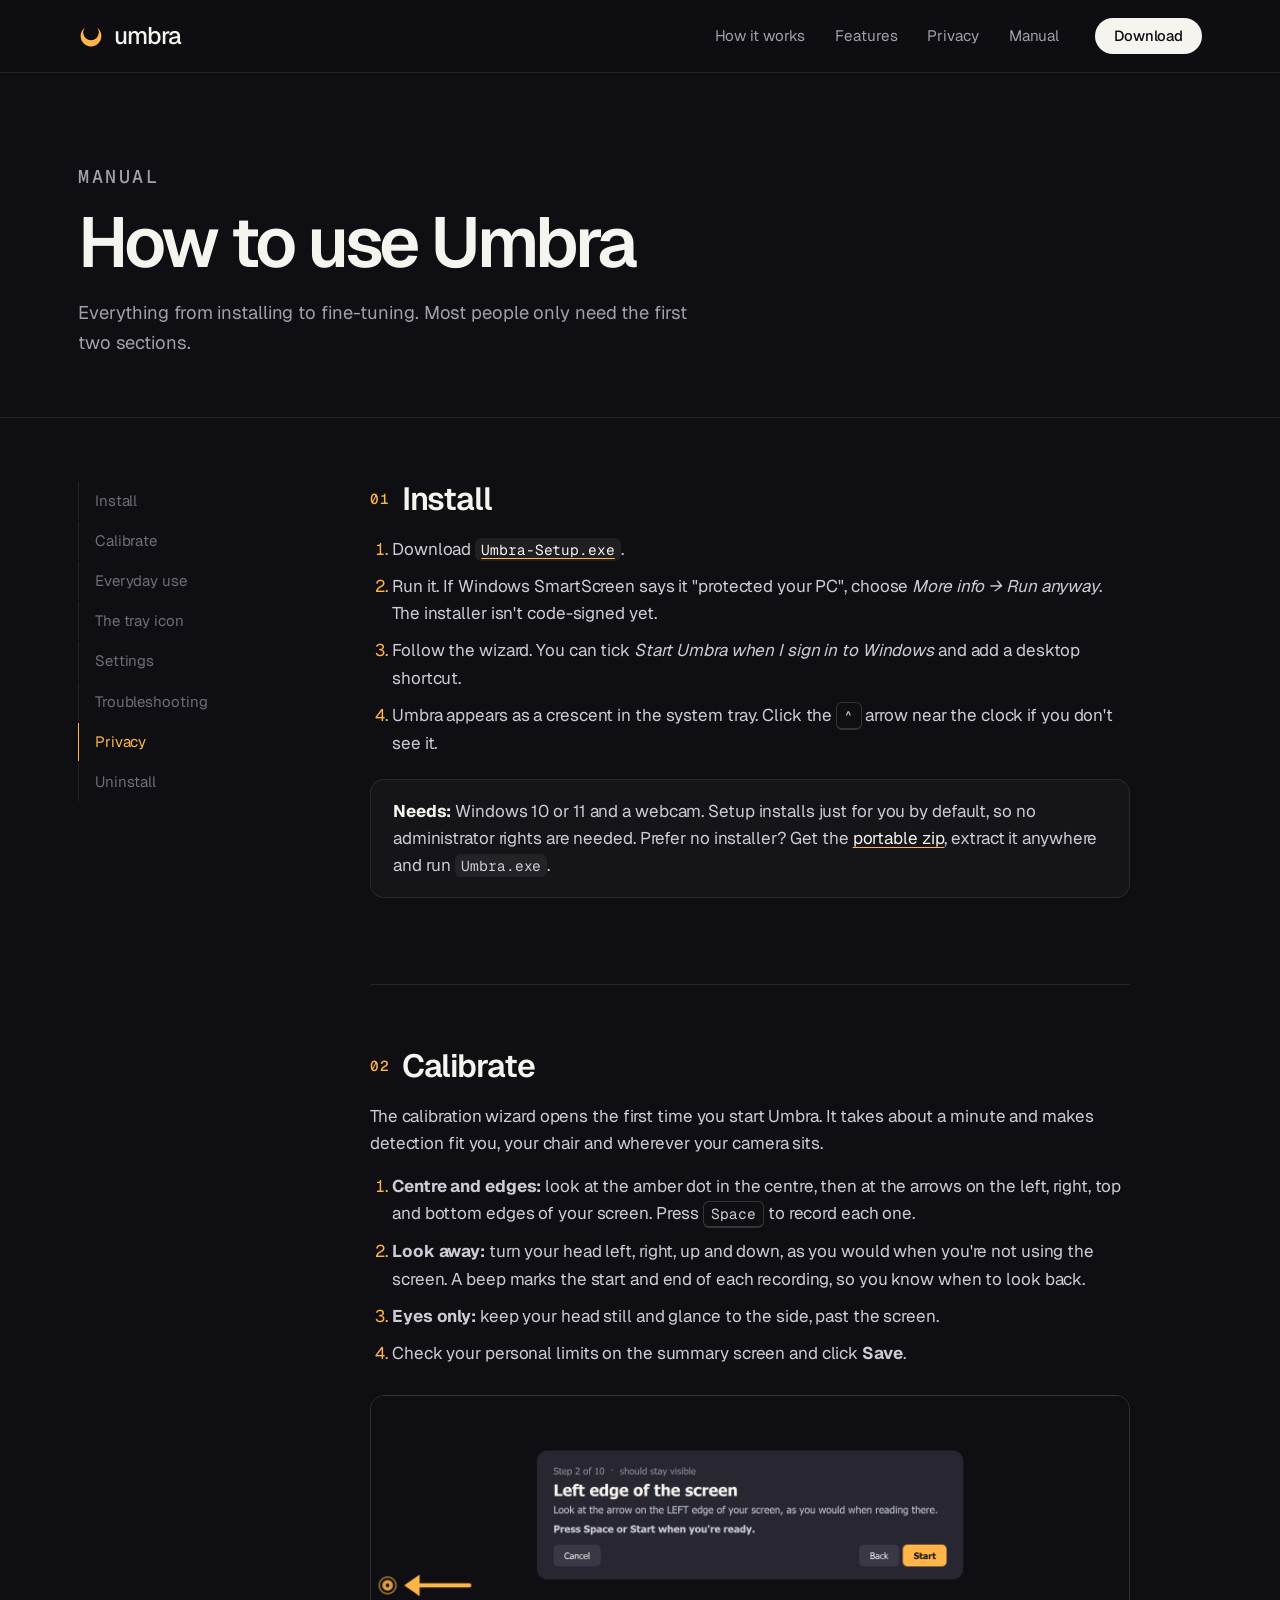
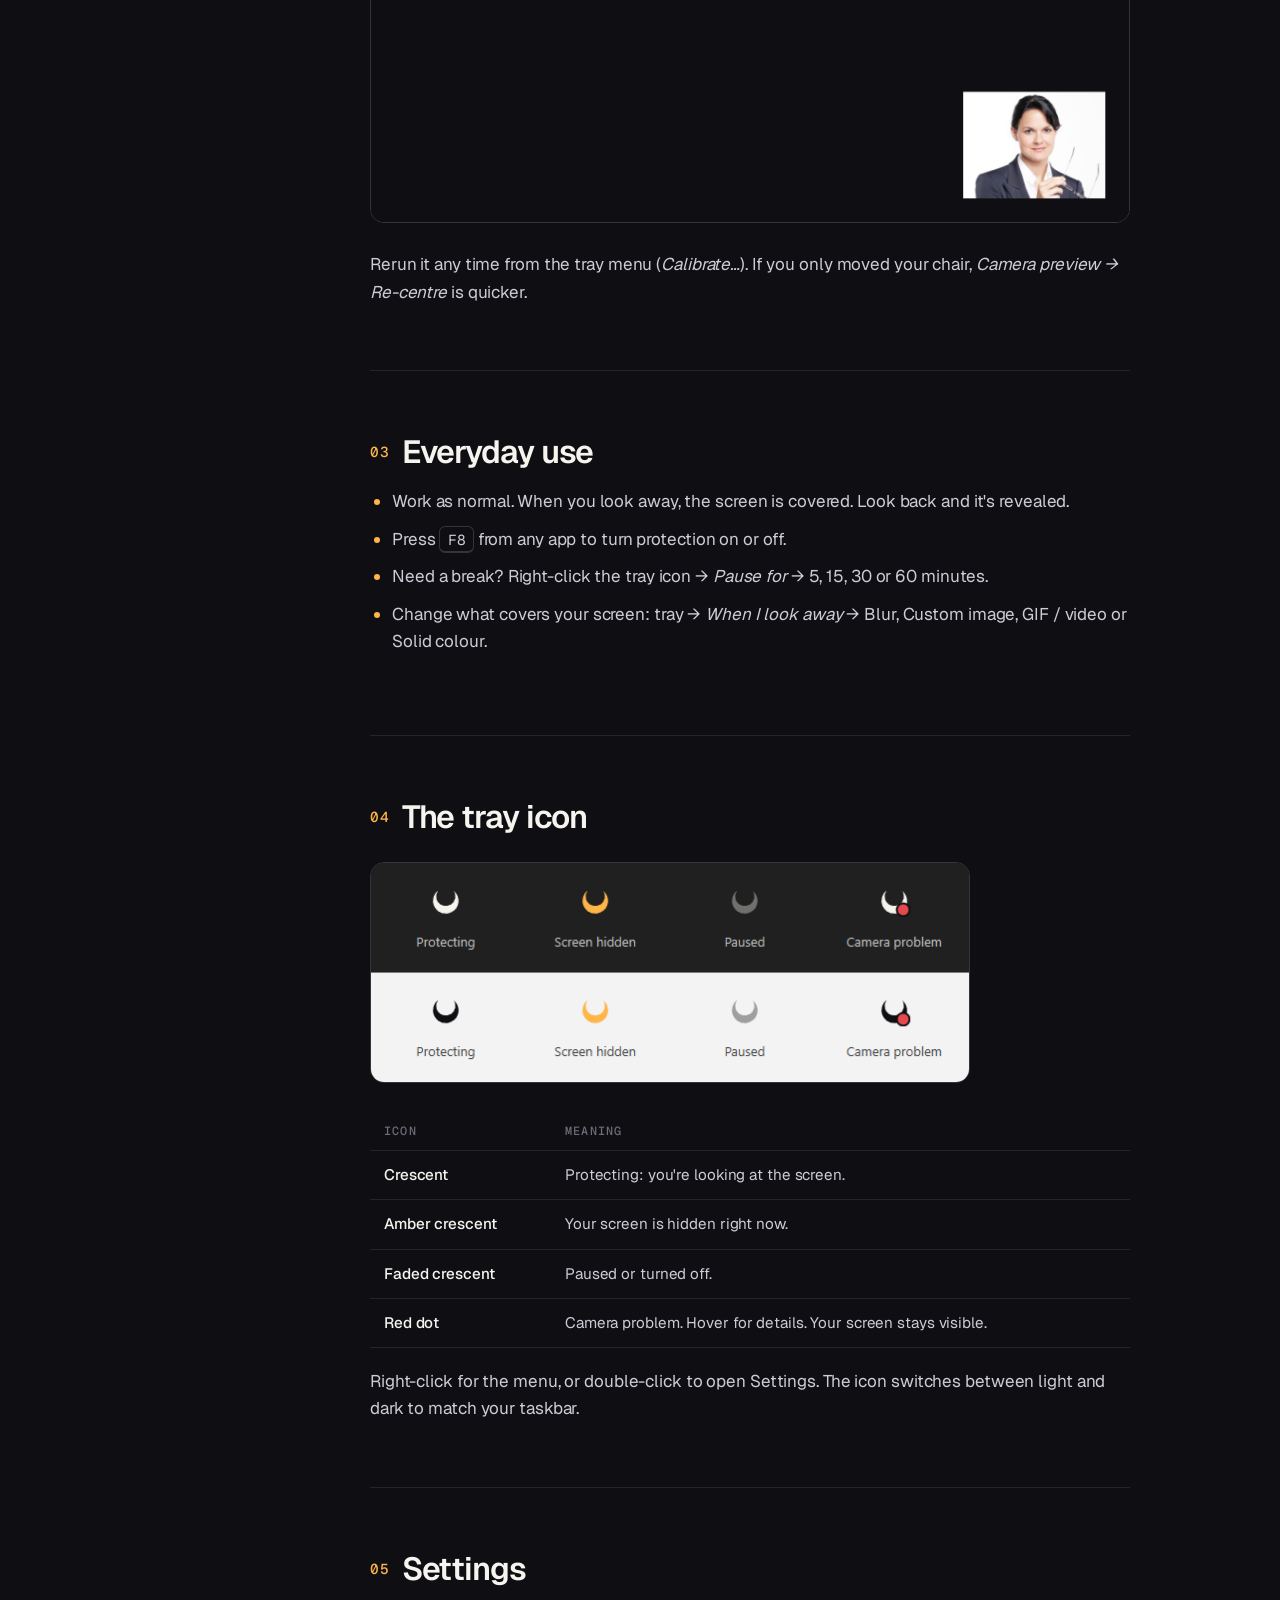
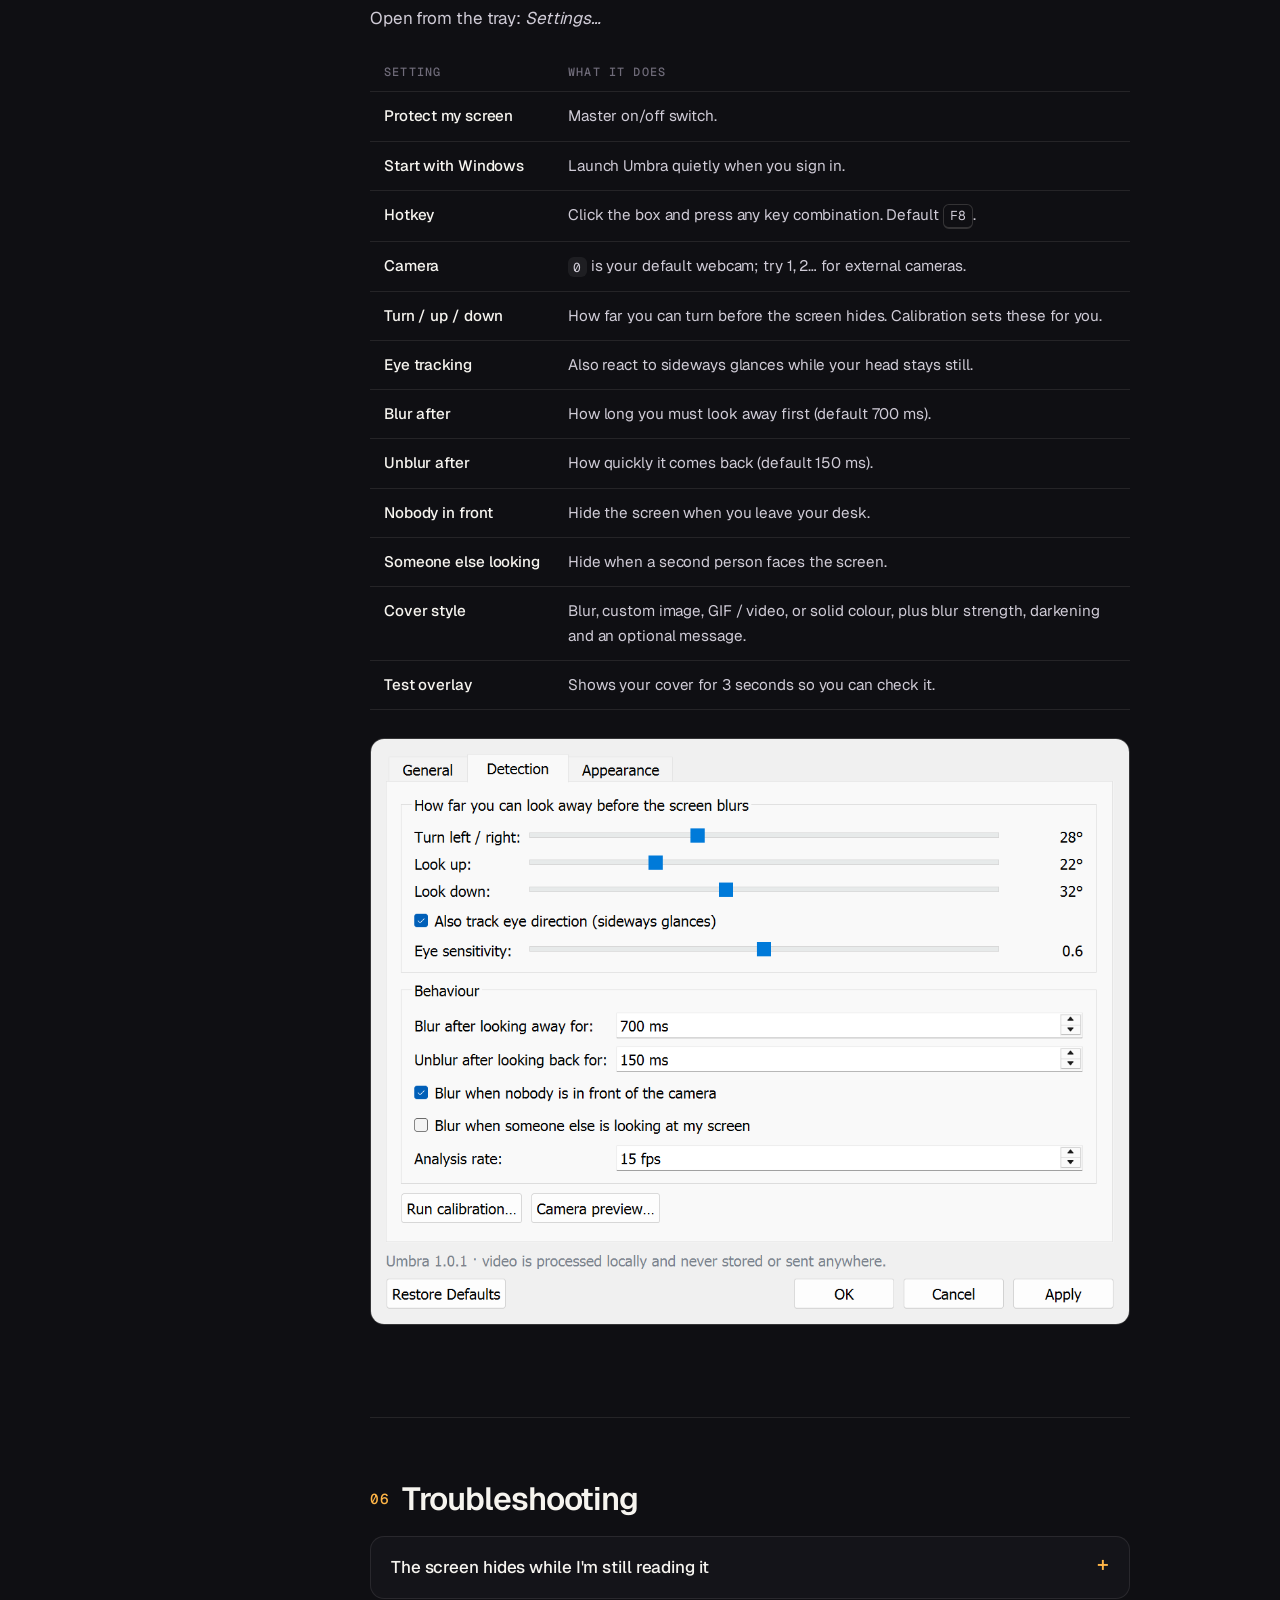
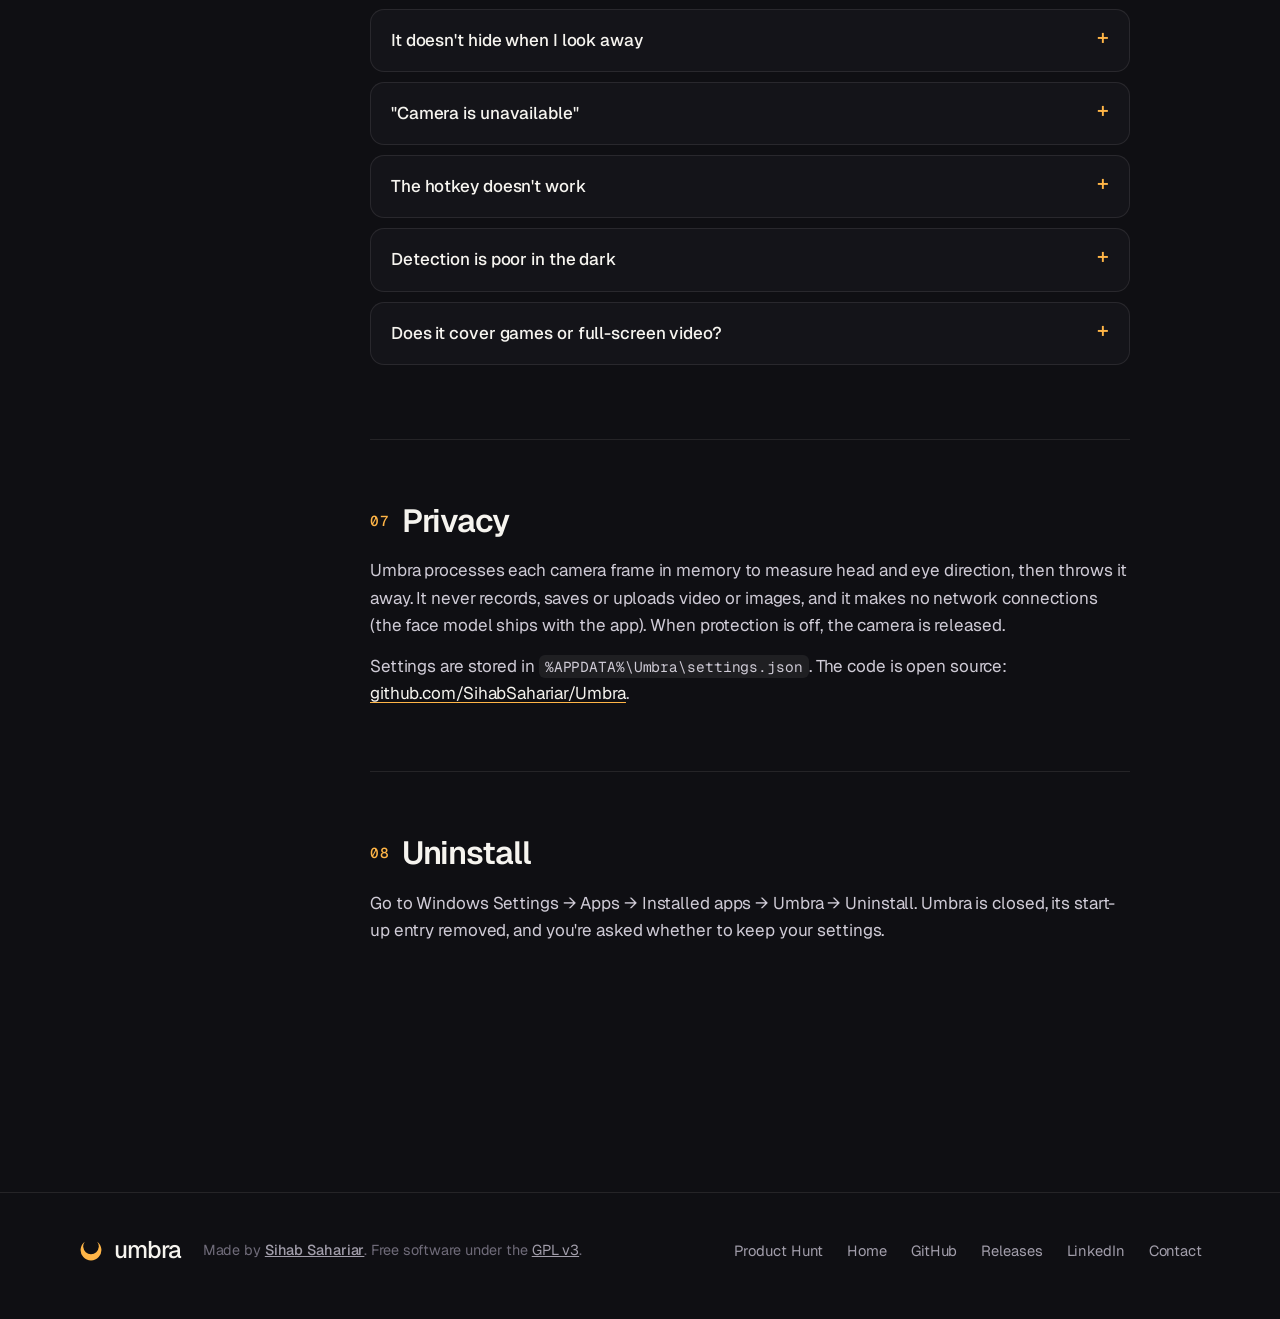
==== commit ba0d5ecd: "Add Product Hunt badge and maker profile links" ====
--- a/docs/manual.html
+++ b/docs/manual.html
@@ -160,14 +160,15 @@
   <div class="wrap footer-inner">
     <div class="footer-brand">
       <a class="brand" href="index.html"><svg class="brand-mark"><use href="#mark"/></svg><span>umbra</span></a>
-      <p>Made by <strong>Sihab Sahariar</strong>. Free software under the <a href="https://github.com/SihabSahariar/Umbra/blob/main/LICENSE">GPL v3</a>.</p>
+      <p>Made by <a href="https://www.producthunt.com/@sihab_sahariar"><strong>Sihab Sahariar</strong></a>. Free software under the <a href="https://github.com/SihabSahariar/Umbra/blob/main/LICENSE">GPL v3</a>.</p>
     </div>
     <nav class="footer-links" aria-label="Footer">
+      <a href="https://www.producthunt.com/products/umbra-5?embed=true&amp;utm_source=badge-featured&amp;utm_medium=badge&amp;utm_campaign=badge-umbra-a3c5c015-e0b5-4709-afea-d50c8ecc3d64">Product Hunt</a>
       <a href="index.html">Home</a>
       <a href="https://github.com/SihabSahariar/Umbra">GitHub</a>
       <a href="https://github.com/SihabSahariar/Umbra/releases">Releases</a>
       <a href="https://www.linkedin.com/in/sihabsahariar/">LinkedIn</a>
-      <a href="mailto:sihabhabsahariarcse@gmail.com">Contact</a>
+      <a href="mailto:sihabsahariarcse@gmail.com">Contact</a>
     </nav>
   </div>
 </footer>
--- a/docs/style.css
+++ b/docs/style.css
@@ -341,3 +341,9 @@
 }
 
 @media (max-width: 720px) { .br-lg { display: none; } }
+
+/* Product Hunt badge */
+.ph-badge { margin-top: 26px; display: flex; justify-content: center; }
+.ph-badge a { display: inline-block; border-radius: 10px; transition: transform .25s var(--ease); }
+.ph-badge a:hover { transform: translateY(-2px); }
+.ph-badge img { width: 250px; height: 54px; }
